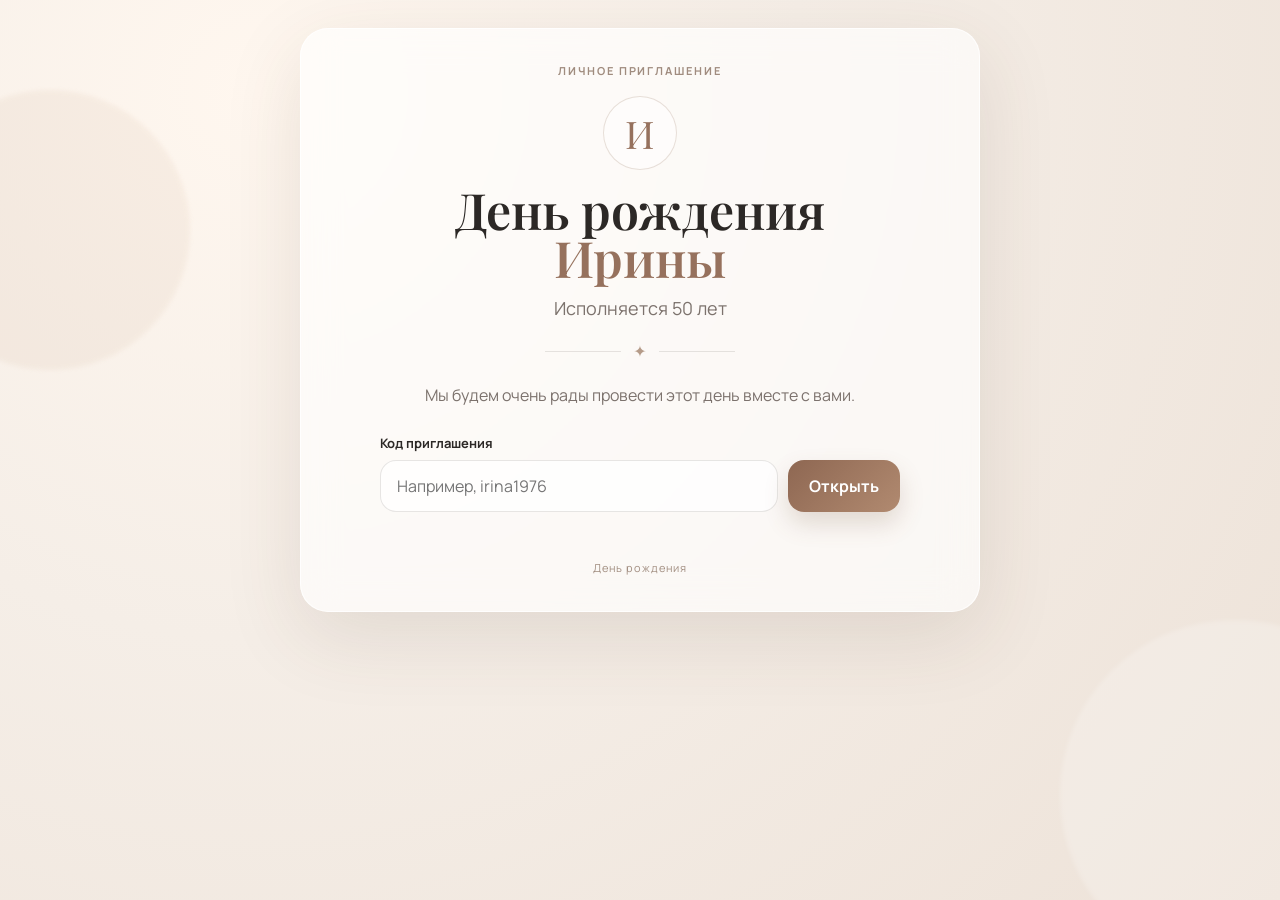
==== index.html @ c65640b2 "Add files via upload" ====
<!doctype html>
<html lang="ru">
<head>
  <meta charset="UTF-8" />
  <meta name="viewport" content="width=device-width, initial-scale=1.0" />
  <meta name="theme-color" content="#f7f0e8" />
  <title>День рождения Ирины — 50 лет</title>
  <link rel="preconnect" href="https://fonts.googleapis.com">
  <link rel="preconnect" href="https://fonts.gstatic.com" crossorigin>
  <link href="https://fonts.googleapis.com/css2?family=Manrope:wght@400;500;600;700&family=Playfair+Display:wght@500;600;700&display=swap" rel="stylesheet">
  <link rel="stylesheet" href="style.css" />
</head>
<body>
  <div class="ambient ambient-a"></div>
  <div class="ambient ambient-b"></div>

  <main class="app-shell">
    <section class="welcome-card glass-card" id="welcomeCard">
      <div class="small-label">ЛИЧНОЕ ПРИГЛАШЕНИЕ</div>
      <div class="monogram">И</div>
      <h1>День рождения<br><span>Ирины</span></h1>
      <p class="subtitle">Исполняется 50 лет</p>
      <div class="divider"><span></span> ✦ <span></span></div>
      <p class="intro">Мы будем очень рады провести этот день вместе с вами.</p>

      <form id="codeForm" class="code-form" novalidate>
        <label for="inviteCode">Код приглашения</label>
        <div class="code-row">
          <input id="inviteCode" type="text" autocomplete="off" inputmode="text" maxlength="24" placeholder="Например, irina1976" />
          <button class="primary-btn" type="submit">Открыть</button>
        </div>
        <div id="codeError" class="field-error" aria-live="polite"></div>
      </form>

      <p class="triple-hint" id="birthdaySecret" role="button" tabindex="0" aria-label="Название приглашения">День рождения</p>
    </section>

    <section class="invite-card glass-card hidden" id="inviteCard" aria-live="polite">
      <div class="invite-topline">
        <div>
          <div class="small-label">ПРИГЛАШЕНИЕ ДЛЯ</div>
          <div class="guest-name" id="guestDisplayName">Гость</div>
        </div>
        <button class="icon-btn" id="changeInvite" type="button" aria-label="Сменить приглашение">↻</button>
      </div>

      <div class="hero-date">
        <div class="date-number">03</div>
        <div>
          <div class="date-month">ОКТЯБРЯ</div>
          <div class="date-year">2026</div>
        </div>
      </div>

      <p class="main-copy"><strong>День рождения Ирины — 50 лет!</strong><br>Отмечаем <b>3 октября</b> в <b>СНТ «ОКТЯБРЬ»</b>,<br>улица Кубанская, 164.</p>

      <div class="notice-card">
        <div class="notice-icon">🧥</div>
        <div>
          <b>Будем на улице</b>
          <p>Поэтому, пожалуйста, возьмите куртки и оденьтесь по погоде.</p>
        </div>
      </div>

      <p class="closing">Очень ждём каждого — пусть этот день получится тёплым, весёлым и по-настоящему семейным ❤️</p>

      <button class="primary-btn big" id="rsvpStart" type="button">Я приду</button>

      <p class="hint">Нажмите «День рождения» три раза, чтобы открыть служебную статистику.</p>
    </section>

    <section class="form-card glass-card hidden" id="rsvpCard">
      <div class="small-label">ОТВЕТ НА ПРИГЛАШЕНИЕ</div>
      <h2>Кто будет с вами?</h2>
      <p class="section-copy">Заполните только тех, кто едет с вами. Отдельно заполнять приглашение для этих людей не нужно.</p>

      <div id="peopleList" class="people-list"></div>
      <button class="secondary-btn add-person" id="addPerson" type="button">＋ Добавить человека</button>

      <div class="family-note">Добавляйте всех, кто с вами едет, если они есть в списке.</div>

      <div class="form-actions">
        <button class="secondary-btn" id="rsvpBack" type="button">Назад</button>
        <button class="primary-btn" id="rsvpSubmit" type="button">Отправить</button>
      </div>
      <div id="submitError" class="field-error center" aria-live="polite"></div>
    </section>
  </main>

  <div class="modal hidden" id="confirmModal" role="dialog" aria-modal="true" aria-labelledby="confirmTitle">
    <div class="modal-backdrop"></div>
    <div class="modal-panel glass-card">
      <div class="modal-icon">✓</div>
      <h3 id="confirmTitle">Всё верно?</h3>
      <p>Проверьте имена и фамилии перед отправкой приглашения.</p>
      <div id="confirmSummary" class="confirm-summary"></div>
      <div class="form-actions">
        <button class="secondary-btn" id="confirmNo" type="button">Изменить</button>
        <button class="primary-btn" id="confirmYes" type="button">Да, отправить</button>
      </div>
    </div>
  </div>

  <div class="modal hidden" id="loadingModal" role="dialog" aria-modal="true" aria-labelledby="loadingTitle">
    <div class="modal-backdrop"></div>
    <div class="modal-panel envelope-panel glass-card">
      <div class="envelope-wrap" id="envelopeWrap">
        <div class="envelope">
          <div class="envelope-flap"></div>
          <div class="envelope-paper">Приглашение</div>
        </div>
      </div>
      <h3 id="loadingTitle">Отправляем приглашение</h3>
      <p id="loadingText">Конверт закрывается и отправляется…</p>
      <div class="progress"><span id="progressBar"></span></div>
    </div>
  </div>

  <div class="modal hidden" id="adminModal" role="dialog" aria-modal="true" aria-labelledby="adminTitle">
    <div class="modal-backdrop"></div>
    <div class="modal-panel glass-card admin-panel">
      <div class="admin-head">
        <div>
          <div class="small-label">СЛУЖЕБНОЕ МЕНЮ</div>
          <h3 id="adminTitle">Гости</h3>
        </div>
        <button class="icon-btn" id="adminClose" type="button">×</button>
      </div>
      <div class="stat-grid">
        <div class="stat"><span>Подтвердили</span><strong id="statPeople">0</strong></div>
        <div class="stat"><span>Приглашений</span><strong id="statInvites">0</strong></div>
        <div class="stat"><span>Всего людей</span><strong id="statTotal">0</strong></div>
      </div>
      <div id="guestTable" class="guest-table"></div>
      <p class="admin-footnote">Код для служебного меню: <b>1976</b>.</p>
    </div>
  </div>

  <script src="app.js"></script>
</body>
</html>
---- style.css ----
:root{--bg:#f5eee7;--ink:#2c2826;--muted:#7c726d;--line:rgba(62,49,42,.12);--accent:#96715d;--accent2:#b28d72;--white:rgba(255,255,255,.64);--shadow:0 24px 80px rgba(86,60,43,.12)}
*{box-sizing:border-box}html,body{margin:0;min-height:100%;font-family:Manrope,system-ui,sans-serif;color:var(--ink)}body{background:radial-gradient(circle at 20% 10%,#fff7ef 0,#f5eee7 42%,#ede2d8 100%);overflow-x:hidden}.ambient{position:fixed;border-radius:999px;filter:blur(2px);opacity:.5;pointer-events:none}.ambient-a{width:280px;height:280px;left:-90px;top:90px;background:rgba(210,180,152,.25)}.ambient-b{width:350px;height:350px;right:-130px;bottom:-70px;background:rgba(255,255,255,.45)}
.app-shell{width:min(680px,calc(100% - 28px));margin:28px auto 48px;position:relative;z-index:1}.glass-card{background:var(--white);border:1px solid rgba(255,255,255,.8);backdrop-filter:blur(18px);-webkit-backdrop-filter:blur(18px);box-shadow:var(--shadow);border-radius:28px}.welcome-card,.invite-card,.form-card{padding:34px 32px}.welcome-card{text-align:center}.small-label{font-size:11px;letter-spacing:.18em;color:#a08c7f;font-weight:700}.monogram{width:74px;height:74px;border-radius:50%;display:grid;place-items:center;margin:18px auto 16px;border:1px solid rgba(150,113,93,.22);font-family:"Playfair Display",serif;font-size:38px;color:var(--accent);background:rgba(255,255,255,.45)}h1,h2,h3{font-family:"Playfair Display",serif;font-weight:600}h1{font-size:50px;line-height:.96;margin:0}h1 span{color:var(--accent)}.subtitle{margin:14px 0 0;font-size:18px;color:var(--muted)}.divider{display:flex;align-items:center;gap:12px;justify-content:center;color:#b59b89;margin:20px 0}.divider span{height:1px;width:76px;background:var(--line)}.intro{max-width:450px;margin:0 auto 25px;color:var(--muted);line-height:1.7}.code-form{text-align:left;max-width:520px;margin:0 auto}.code-form label{display:block;font-size:13px;font-weight:700;margin:0 0 8px}.code-row{display:flex;gap:10px}.code-row input,.person-row input{flex:1;min-width:0;padding:14px 16px;border:1px solid var(--line);background:rgba(255,255,255,.7);border-radius:16px;outline:none;font:inherit;color:var(--ink);transition:.2s}.code-row input:focus,.person-row input:focus{border-color:rgba(150,113,93,.55);box-shadow:0 0 0 4px rgba(150,113,93,.08)}button{font:inherit;cursor:pointer;border:0}.primary-btn,.secondary-btn,.icon-btn{transition:transform .2s ease,box-shadow .2s ease,background .2s ease}.primary-btn{background:linear-gradient(135deg,#8e6752,#b18a70);color:#fff;padding:14px 21px;border-radius:16px;font-weight:700;box-shadow:0 12px 24px rgba(126,88,65,.2)}.primary-btn:hover{transform:translateY(-1px);box-shadow:0 15px 28px rgba(126,88,65,.25)}.secondary-btn{background:rgba(255,255,255,.72);color:var(--ink);padding:13px 18px;border-radius:15px;border:1px solid var(--line);font-weight:700}.secondary-btn:hover{background:rgba(255,255,255,.95)}.icon-btn{width:42px;height:42px;border-radius:13px;background:rgba(255,255,255,.7);border:1px solid var(--line);color:var(--muted);font-size:20px}.triple-hint{display:inline-block;margin:22px 0 0;color:#a18e80;font-size:11px;letter-spacing:.08em;cursor:pointer;user-select:none}.hidden{display:none!important}.invite-topline{display:flex;justify-content:space-between;align-items:flex-start;gap:16px}.guest-name{font-family:"Playfair Display",serif;font-size:28px;margin-top:4px}.hero-date{display:flex;align-items:center;gap:15px;margin:28px 0}.date-number{font-family:"Playfair Display",serif;font-size:78px;line-height:.8;color:var(--accent)}.date-month{font-size:18px;letter-spacing:.14em;font-weight:800}.date-year{color:var(--muted);margin-top:6px}.main-copy{font-size:20px;line-height:1.65;margin:0}.notice-card{display:flex;gap:14px;align-items:flex-start;margin:23px 0;padding:17px;border:1px solid var(--line);border-radius:19px;background:rgba(255,255,255,.47)}.notice-icon{font-size:27px}.notice-card b{font-size:15px}.notice-card p{margin:5px 0 0;color:var(--muted);line-height:1.55;font-size:14px}.closing{color:var(--muted);line-height:1.7}.big{width:100%;font-size:17px;padding:16px;margin-top:8px}.hint{font-size:11px;color:#9b8c84;text-align:center;margin:13px 0 0}.form-card h2{font-size:34px;margin:7px 0}.section-copy{color:var(--muted);line-height:1.65;margin-bottom:22px}.people-list{display:grid;gap:12px}.person-row{display:grid;grid-template-columns:1fr auto;gap:9px;align-items:center}.person-field{display:grid;grid-template-columns:1fr 118px;gap:9px}.person-kind{padding:13px 12px;border:1px solid var(--line);background:rgba(255,255,255,.7);border-radius:16px;outline:none;font:inherit}.remove-person{width:46px;height:46px;border-radius:14px;background:rgba(158,72,55,.08);color:#9e4837;border:1px solid rgba(158,72,55,.15);font-size:20px}.add-person{margin-top:14px}.family-note{margin-top:13px;font-size:12px;line-height:1.5;color:#998980}.form-actions{display:flex;gap:10px;margin-top:24px}.form-actions>*{flex:1}.field-error{min-height:18px;margin-top:8px;font-size:12px;color:#a64236}.center{text-align:center}.modal{position:fixed;inset:0;z-index:10;display:grid;place-items:center;padding:20px}.modal-backdrop{position:absolute;inset:0;background:rgba(46,37,32,.32);backdrop-filter:blur(9px)}.modal-panel{position:relative;width:min(560px,100%);padding:28px}.modal-icon{width:50px;height:50px;border-radius:15px;background:rgba(150,113,93,.12);display:grid;place-items:center;color:var(--accent);font-size:25px}.modal-panel h3{font-size:32px;margin:13px 0 7px}.modal-panel>p{color:var(--muted);line-height:1.55;margin-top:0}.confirm-summary{padding:14px;border:1px solid var(--line);border-radius:16px;background:rgba(255,255,255,.46);max-height:210px;overflow:auto}.summary-item{display:flex;justify-content:space-between;gap:12px;padding:9px 0;border-bottom:1px dashed var(--line)}.summary-item:last-child{border-bottom:0}.envelope-panel{text-align:center}.envelope-wrap{height:170px;display:grid;place-items:center}.envelope{width:200px;height:125px;position:relative;filter:drop-shadow(0 18px 20px rgba(70,50,38,.13));animation:flyAway 1.2s ease-in-out 2.0s forwards}.envelope::before{content:"";position:absolute;inset:0;background:#e5d0bc;border-radius:15px;box-shadow:inset 0 0 0 1px rgba(104,75,56,.08)}.envelope::after{content:"";position:absolute;left:0;right:0;bottom:0;border-left:100px solid transparent;border-right:100px solid transparent;border-bottom:65px solid rgba(194,155,123,.65)}.envelope-flap{position:absolute;left:0;right:0;top:0;height:74px;background:#eedac7;clip-path:polygon(0 0,100% 0,50% 100%);transform-origin:top;z-index:3;animation:closeFlap .9s ease 1s forwards}.envelope-paper{position:absolute;z-index:2;left:14px;right:14px;top:13px;height:78px;background:#fffaf5;border-radius:10px;display:grid;place-items:center;color:#7b6759;font-family:"Playfair Display",serif;transform:translateY(0);animation:paperInto .9s ease 1s forwards}@keyframes closeFlap{to{transform:rotateX(180deg)}}@keyframes paperInto{to{transform:translateY(18px);opacity:.2}}@keyframes flyAway{0%{transform:translateY(0) scale(1);opacity:1}70%{transform:translateY(-6px) scale(.88);opacity:1}100%{transform:translate(0,-28px) scale(.5);opacity:0}}.progress{height:7px;border-radius:99px;background:rgba(90,70,58,.1);overflow:hidden;margin-top:16px}.progress span{display:block;width:0;height:100%;border-radius:99px;background:linear-gradient(90deg,#8e6752,#c8a58c);transition:width .1s linear}.admin-head{display:flex;justify-content:space-between;align-items:flex-start}.stat-grid{display:grid;grid-template-columns:repeat(3,1fr);gap:10px;margin:20px 0}.stat{padding:15px;border:1px solid var(--line);border-radius:16px;background:rgba(255,255,255,.45)}.stat span{display:block;font-size:11px;color:var(--muted)}.stat strong{display:block;font-size:26px;font-family:"Playfair Display",serif;margin-top:4px}.guest-table{max-height:340px;overflow:auto;border-top:1px solid var(--line)}.guest-row{display:flex;justify-content:space-between;gap:15px;padding:12px 0;border-bottom:1px dashed var(--line);font-size:14px}.guest-row small{color:var(--muted)}.admin-footnote{font-size:11px;text-align:center!important;margin-top:15px!important}@media(max-width:560px){.app-shell{width:min(100% - 16px,680px);margin:8px auto 26px}.welcome-card,.invite-card,.form-card{padding:25px 19px;border-radius:22px}h1{font-size:39px}.code-row{flex-direction:column}.code-row .primary-btn{width:100%}.main-copy{font-size:17px}.date-number{font-size:66px}.person-field{grid-template-columns:1fr}.stat-grid{grid-template-columns:1fr 1fr}.stat:last-child{grid-column:span 2}.form-actions{flex-direction:column}.modal-panel{padding:23px}}
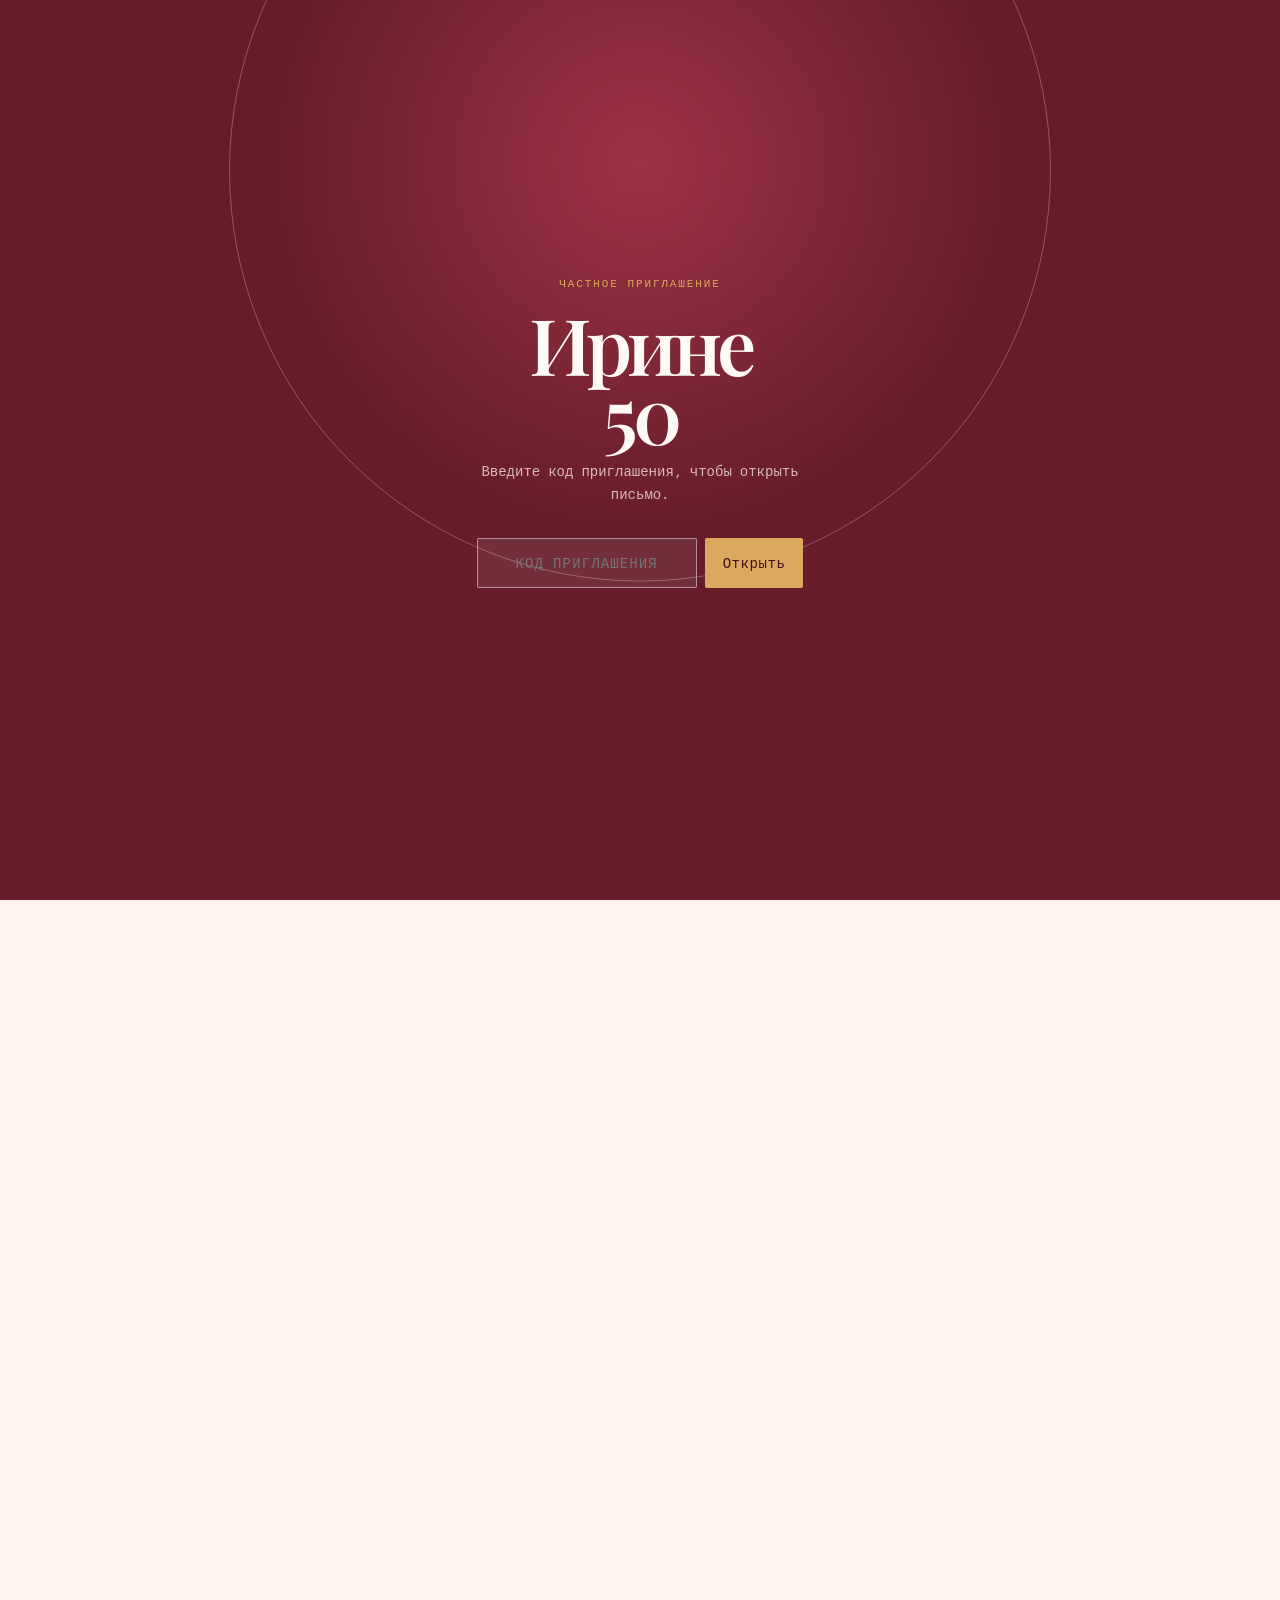
==== commit cc11ea67: "Add files via upload" ====
--- a/index.html
+++ b/index.html
@@ -1,141 +1,63 @@
 <!doctype html>
 <html lang="ru">
 <head>
-  <meta charset="UTF-8" />
-  <meta name="viewport" content="width=device-width, initial-scale=1.0" />
-  <meta name="theme-color" content="#f7f0e8" />
-  <title>День рождения Ирины — 50 лет</title>
-  <link rel="preconnect" href="https://fonts.googleapis.com">
-  <link rel="preconnect" href="https://fonts.gstatic.com" crossorigin>
-  <link href="https://fonts.googleapis.com/css2?family=Manrope:wght@400;500;600;700&family=Playfair+Display:wght@500;600;700&display=swap" rel="stylesheet">
-  <link rel="stylesheet" href="style.css" />
+  <meta charset="UTF-8">
+  <meta name="viewport" content="width=device-width, initial-scale=1.0">
+  <meta name="theme-color" content="#661d29">
+  <title>Ирине 50 | Приглашение</title>
+  <style>
+    @import url('https://fonts.googleapis.com/css2?family=DM+Mono:wght@400;500&family=Playfair+Display:ital,wght@0,500;0,600;0,700;1,500;1,600&display=swap');
+    :root{--pine:#661d29;--dark:#3d1119;--paper:#fff4ed;--cream:#fffaf5;--gold:#d9a95d;--red:#b63d4b;--ink:#4b1821;--line:rgba(102,29,41,.18)}
+    *{box-sizing:border-box} html{scroll-behavior:smooth} body{margin:0;background:var(--paper);color:var(--ink);font-family:"DM Mono",monospace;font-size:14px} button,input{font:inherit} button{cursor:pointer}
+    .entry{position:fixed;inset:0;z-index:20;display:grid;place-items:center;padding:20px;background:radial-gradient(circle at 50% 18%,#9d3345,transparent 38%),var(--pine);color:var(--cream);transition:opacity .55s,visibility .55s}.entry.closed{opacity:0;visibility:hidden;pointer-events:none}.entry:before{content:"";position:absolute;width:min(72vw,820px);aspect-ratio:1;border:1px solid rgba(255,250,240,.28);border-radius:50%;transform:translateY(-34%);animation:halo 9s ease-in-out infinite}
+    .entry-card{position:relative;width:min(440px,100%);text-align:center}.entry-kicker,.eyebrow{color:var(--gold);font-size:11px;letter-spacing:.17em;text-transform:uppercase}.entry h1{margin:20px 0 12px;font:600 clamp(50px,11vw,78px)/.88 "Playfair Display",serif;letter-spacing:-.06em}.entry p{margin:0 auto 32px;max-width:340px;line-height:1.65;color:rgba(255,250,240,.72)}.code-form{display:flex;gap:8px;justify-content:center}.code-form input{min-width:0;width:220px;padding:15px 16px;border:1px solid rgba(255,255,255,.48);border-radius:2px;background:rgba(255,255,255,.08);color:#fff;outline:none;text-align:center;letter-spacing:.08em}.code-form input:focus{border-color:var(--gold)}.button{border:0;border-radius:2px;background:var(--gold);color:var(--dark);padding:15px 18px;font-weight:500;letter-spacing:.04em}.form-error{height:22px;margin:14px 0 0;color:#f6b1a5;font-size:12px}
+    .page{opacity:0;transition:opacity .6s}.page.ready{opacity:1}.hero{min-height:690px;min-height:100svh;position:relative;overflow:hidden;display:flex;align-items:flex-end;padding:52px max(6vw,24px) 8vh;color:var(--cream);background:linear-gradient(90deg,rgba(61,17,25,.96) 0%,rgba(102,29,41,.68) 52%,rgba(61,17,25,.16)),url('c3a34127-eddb-48eb-a9bc-e1e1062a37e2.jpg') center/cover}.hero:after{content:"";position:absolute;inset:0;background:linear-gradient(0deg,rgba(61,17,25,.55),transparent 50%)}.top{position:absolute;z-index:1;top:26px;left:max(6vw,24px);right:max(6vw,24px);display:flex;justify-content:space-between;align-items:center;font-size:11px;letter-spacing:.12em;text-transform:uppercase}.monogram{display:flex;align-items:center;gap:10px}.monogram b{display:grid;place-items:center;width:28px;height:28px;border:1px solid var(--gold);border-radius:50%;font:600 18px "Playfair Display",serif;color:var(--gold)}.hero-content{position:relative;z-index:1;max-width:760px;animation:reveal 1s .15s both}.hero .eyebrow{margin-bottom:22px}.hero h1{margin:0;font:600 clamp(68px,12vw,158px)/.76 "Playfair Display",serif;letter-spacing:-.075em}.hero h1 i{display:block;padding-left:16%;font-weight:500;color:#f4c76c}.hero-copy{max-width:435px;margin:42px 0 0;padding-top:20px;border-top:1px solid rgba(255,255,255,.38);line-height:1.75;color:rgba(255,250,240,.85)}
+    .details{position:relative;margin:-1px auto 0;padding:0 max(6vw,24px) 110px;background:var(--pine);color:var(--cream)}.detail-grid{display:grid;grid-template-columns:repeat(3,1fr);max-width:1180px;margin:auto;border-left:1px solid rgba(255,255,255,.2)}.detail{min-height:190px;padding:36px 28px;border-right:1px solid rgba(255,255,255,.2);border-bottom:1px solid rgba(255,255,255,.2)}.detail span{display:block;margin-bottom:18px;color:var(--gold);font-size:10px;letter-spacing:.14em;text-transform:uppercase}.detail strong{display:block;font:500 clamp(25px,3vw,39px)/1 "Playfair Display",serif;letter-spacing:-.04em}.detail strong#birthdayDate{cursor:pointer}.detail p{margin:12px 0 0;line-height:1.55;color:rgba(255,250,240,.7)}.hint{max-width:600px;margin:50px auto 0;text-align:center;line-height:1.7;color:#e4daca}.hint b{color:#f3c77d}
+    .invite{padding:120px max(6vw,24px);background:var(--paper)}.invite-inner{display:grid;grid-template-columns:.75fr 1.25fr;gap:10vw;max-width:1120px;margin:auto}.invite h2,.rsvp h2{margin:18px 0 0;font:600 clamp(48px,7vw,90px)/.84 "Playfair Display",serif;letter-spacing:-.065em}.invite h2 i{color:var(--red);font-weight:500}.note{max-width:500px;padding:30px 0 0;border-top:1px solid var(--line);font:500 27px/1.15 "Playfair Display",serif}.note p+p{margin-top:28px;font:14px/1.75 "DM Mono",monospace;color:#607067}.postscript{color:var(--red);font-style:italic}
+    .rsvp{padding:115px max(6vw,24px);background:linear-gradient(135deg,#f1d4ca,#f8e5d9)}.rsvp-inner{max-width:800px;margin:auto}.rsvp-top{display:flex;justify-content:space-between;gap:25px;align-items:end}.rsvp-top p{max-width:255px;margin:0;line-height:1.65;color:#735158}.rsvp-button{margin-top:42px;padding:18px 26px;border:1px solid var(--pine);border-radius:2px;background:var(--pine);color:#fffaf0;font-size:12px;letter-spacing:.1em;text-transform:uppercase;transition:transform .25s,background .25s,color .25s;box-shadow:7px 7px 0 #d9a95d}.rsvp-button:hover{background:transparent;color:var(--pine);transform:translate(4px,4px);box-shadow:3px 3px 0 #d9a95d}
+    .guests{display:none;margin-top:64px;padding:28px;border:1px solid var(--line);background:rgba(255,250,240,.45)}.guests.show{display:block}.guest-head{display:flex;align-items:baseline;justify-content:space-between;gap:15px}.guest-head h3{margin:0;font:600 33px "Playfair Display",serif}.guest-count{color:var(--red)}.guest-list{display:grid;grid-template-columns:repeat(3,1fr);gap:8px;margin:24px 0 0;padding:0;list-style:none}.guest-list li{padding:11px;border-bottom:1px solid var(--line);font-size:12px}.guest-list li:before{content:"+";margin-right:8px;color:var(--red)}
+    .modal{position:fixed;z-index:30;inset:0;display:none;place-items:center;padding:18px;background:rgba(23,37,30,.72);backdrop-filter:blur(5px)}.modal.open{display:grid}.dialog{position:relative;width:min(610px,100%);max-height:94svh;overflow:auto;padding:38px;background:var(--cream);box-shadow:0 22px 80px rgba(0,0,0,.3)}.close{position:absolute;right:16px;top:12px;border:0;background:none;color:var(--pine);font-size:28px}.dialog h2{margin:0;font:600 48px/.9 "Playfair Display",serif;letter-spacing:-.06em}.dialog-intro{margin:16px 0 26px;line-height:1.65;color:#617067}.travellers{display:grid;gap:13px}.traveller{position:relative;display:grid;grid-template-columns:1fr 1fr auto;gap:10px;padding:15px;background:#f1e8d8}.traveller input{min-width:0;width:100%;padding:12px;border:1px solid #bfc0af;background:#fffdf7;color:var(--ink);outline-color:var(--gold)}.remove-person{border:0;background:transparent;color:var(--red);font-size:23px}.add-person{margin:16px 0 25px;border:0;background:none;padding:0;color:var(--red);font-weight:500}.submit{width:100%;padding:17px;border:0;background:var(--red);color:#fff;font-size:12px;letter-spacing:.1em;text-transform:uppercase}.form-message{min-height:20px;margin:12px 0 0;color:var(--red);font-size:12px}
+    .confirm{text-align:center}.confirm h2{font-size:50px}.confirm p{margin:20px 0 28px;line-height:1.7}.confirm-actions{display:flex;justify-content:center;gap:10px}.secondary{padding:14px 19px;border:1px solid var(--pine);background:transparent;color:var(--pine)}.envelope-stage{min-height:305px;display:grid;place-items:center;text-align:center;background:radial-gradient(circle at 50% 30%,#fffdf6,#f6ded4)}.envelope{width:220px;height:142px;position:relative;margin:0 auto;background:#b63d4b;box-shadow:0 18px 24px rgba(102,29,41,.28)}.envelope:before,.envelope:after{content:"";position:absolute;width:0;height:0;border-style:solid}.envelope:before{left:0;top:0;border-width:71px 110px 0;border-color:#e67772 transparent transparent}.envelope:after{left:0;bottom:0;border-width:0 110px 71px;border-color:transparent transparent #912c3a}.envelope.sent{animation:fly 1.45s cubic-bezier(.2,.8,.4,1) forwards}.sent-copy{margin-top:28px;font:500 30px/1 "Playfair Display",serif}.sent-copy small{display:block;margin-top:13px;font:12px/1.6 "DM Mono",monospace;color:#7b5860}@keyframes fly{40%{transform:translateY(-25px) rotate(-5deg)}100%{transform:translate(95vw,-85vh) rotate(22deg);opacity:0}}@keyframes reveal{from{opacity:0;transform:translateY(30px)}to{opacity:1;transform:none}}@keyframes halo{50%{transform:translateY(-34%) scale(1.08);opacity:.45}}
+    @media(max-width:700px){.top .top-date{display:none}.hero{min-height:640px}.detail-grid{grid-template-columns:1fr}.detail{min-height:auto;padding:28px 20px}.invite{padding:85px 24px}.invite-inner{display:block}.note{margin-top:54px}.rsvp{padding:85px 24px}.rsvp-top{display:block}.rsvp-top p{margin-top:25px}.guest-list{grid-template-columns:1fr 1fr}.traveller{grid-template-columns:1fr 1fr}.remove-person{grid-column:2;justify-self:end}.code-form{display:block}.code-form input,.code-form .button{width:100%}.code-form .button{margin-top:8px}}
+  </style>
 </head>
 <body>
-  <div class="ambient ambient-a"></div>
-  <div class="ambient ambient-b"></div>
-
-  <main class="app-shell">
-    <section class="welcome-card glass-card" id="welcomeCard">
-      <div class="small-label">ЛИЧНОЕ ПРИГЛАШЕНИЕ</div>
-      <div class="monogram">И</div>
-      <h1>День рождения<br><span>Ирины</span></h1>
-      <p class="subtitle">Исполняется 50 лет</p>
-      <div class="divider"><span></span> ✦ <span></span></div>
-      <p class="intro">Мы будем очень рады провести этот день вместе с вами.</p>
-
-      <form id="codeForm" class="code-form" novalidate>
-        <label for="inviteCode">Код приглашения</label>
-        <div class="code-row">
-          <input id="inviteCode" type="text" autocomplete="off" inputmode="text" maxlength="24" placeholder="Например, irina1976" />
-          <button class="primary-btn" type="submit">Открыть</button>
-        </div>
-        <div id="codeError" class="field-error" aria-live="polite"></div>
-      </form>
-
-      <p class="triple-hint" id="birthdaySecret" role="button" tabindex="0" aria-label="Название приглашения">День рождения</p>
-    </section>
-
-    <section class="invite-card glass-card hidden" id="inviteCard" aria-live="polite">
-      <div class="invite-topline">
-        <div>
-          <div class="small-label">ПРИГЛАШЕНИЕ ДЛЯ</div>
-          <div class="guest-name" id="guestDisplayName">Гость</div>
-        </div>
-        <button class="icon-btn" id="changeInvite" type="button" aria-label="Сменить приглашение">↻</button>
-      </div>
-
-      <div class="hero-date">
-        <div class="date-number">03</div>
-        <div>
-          <div class="date-month">ОКТЯБРЯ</div>
-          <div class="date-year">2026</div>
-        </div>
-      </div>
-
-      <p class="main-copy"><strong>День рождения Ирины — 50 лет!</strong><br>Отмечаем <b>3 октября</b> в <b>СНТ «ОКТЯБРЬ»</b>,<br>улица Кубанская, 164.</p>
-
-      <div class="notice-card">
-        <div class="notice-icon">🧥</div>
-        <div>
-          <b>Будем на улице</b>
-          <p>Поэтому, пожалуйста, возьмите куртки и оденьтесь по погоде.</p>
-        </div>
-      </div>
-
-      <p class="closing">Очень ждём каждого — пусть этот день получится тёплым, весёлым и по-настоящему семейным ❤️</p>
-
-      <button class="primary-btn big" id="rsvpStart" type="button">Я приду</button>
-
-      <p class="hint">Нажмите «День рождения» три раза, чтобы открыть служебную статистику.</p>
-    </section>
-
-    <section class="form-card glass-card hidden" id="rsvpCard">
-      <div class="small-label">ОТВЕТ НА ПРИГЛАШЕНИЕ</div>
-      <h2>Кто будет с вами?</h2>
-      <p class="section-copy">Заполните только тех, кто едет с вами. Отдельно заполнять приглашение для этих людей не нужно.</p>
-
-      <div id="peopleList" class="people-list"></div>
-      <button class="secondary-btn add-person" id="addPerson" type="button">＋ Добавить человека</button>
-
-      <div class="family-note">Добавляйте всех, кто с вами едет, если они есть в списке.</div>
-
-      <div class="form-actions">
-        <button class="secondary-btn" id="rsvpBack" type="button">Назад</button>
-        <button class="primary-btn" id="rsvpSubmit" type="button">Отправить</button>
-      </div>
-      <div id="submitError" class="field-error center" aria-live="polite"></div>
-    </section>
+  <section class="entry" id="entry" aria-label="Вход по коду">
+    <div class="entry-card"><div class="entry-kicker">Частное приглашение</div><h1>Ирине<br>50</h1><p id="entryText">Введите код приглашения, чтобы открыть письмо.</p><form class="code-form" id="entryForm"><input id="entryCode" autocomplete="off" aria-label="Код приглашения" placeholder="КОД ПРИГЛАШЕНИЯ" required><button class="button" type="submit">Открыть</button></form><div class="form-error" id="entryError"></div></div>
+  </section>
+  <main class="page" id="page">
+    <section class="hero"><header class="top"><div class="monogram"><b>И</b><span>Юбилей Ирины</span></div><span class="top-date">03.10.2026 · СНТ «Октябрь»</span></header><div class="hero-content"><div class="eyebrow">Приглашение на праздник</div><h1>Ирине<br><i>50 лет</i></h1><p class="hero-copy">Будем очень рады разделить с вами тёплый осенний день, разговоры, улыбки и самый важный тост.</p></div></section>
+    <section class="details"><div class="detail-grid"><article class="detail"><span>Когда</span><strong id="birthdayDate">3 октября</strong><p>Суббота<br>Собираемся к 15:00</p></article><article class="detail"><span>Где</span><strong>СНТ «Октябрь»</strong><p>Улица Кубанская, 164</p></article><article class="detail"><span>Важно</span><strong>Праздник на улице</strong><p>Пожалуйста, возьмите с собой куртки: вечером может быть прохладно.</p></article></div><p class="hint">Ждём каждого. Нажмите на дату <b>3 раза</b>, чтобы открыть список гостей.</p></section>
+    <section class="invite"><div class="invite-inner"><div><div class="eyebrow">От семьи</div><h2>Будет<br><i>уютно.</i></h2></div><div class="note"><p>Дорогие родные и друзья, в этот день хочется собрать рядом всех, кто дорог Ирине. Приезжайте с хорошим настроением и готовностью обниматься.</p><p class="postscript">До встречи за большим столом!</p></div></div></section>
+    <section class="rsvp" id="rsvp"><div class="rsvp-inner"><div class="rsvp-top"><div><div class="eyebrow">Ответ на приглашение</div><h2>Вы с нами?</h2></div><p>Заполните одну анкету за всех, кто едет вместе с вами.</p></div><button class="rsvp-button" id="openRsvp" type="button">Я приду</button><section class="guests" id="guests"><div class="guest-head"><h3>Список гостей</h3><span class="guest-count" id="guestCount">0 гостей</span></div><ul class="guest-list" id="guestList"></ul></section></div></section>
   </main>
-
-  <div class="modal hidden" id="confirmModal" role="dialog" aria-modal="true" aria-labelledby="confirmTitle">
-    <div class="modal-backdrop"></div>
-    <div class="modal-panel glass-card">
-      <div class="modal-icon">✓</div>
-      <h3 id="confirmTitle">Всё верно?</h3>
-      <p>Проверьте имена и фамилии перед отправкой приглашения.</p>
-      <div id="confirmSummary" class="confirm-summary"></div>
-      <div class="form-actions">
-        <button class="secondary-btn" id="confirmNo" type="button">Изменить</button>
-        <button class="primary-btn" id="confirmYes" type="button">Да, отправить</button>
-      </div>
-    </div>
-  </div>
-
-  <div class="modal hidden" id="loadingModal" role="dialog" aria-modal="true" aria-labelledby="loadingTitle">
-    <div class="modal-backdrop"></div>
-    <div class="modal-panel envelope-panel glass-card">
-      <div class="envelope-wrap" id="envelopeWrap">
-        <div class="envelope">
-          <div class="envelope-flap"></div>
-          <div class="envelope-paper">Приглашение</div>
-        </div>
-      </div>
-      <h3 id="loadingTitle">Отправляем приглашение</h3>
-      <p id="loadingText">Конверт закрывается и отправляется…</p>
-      <div class="progress"><span id="progressBar"></span></div>
-    </div>
-  </div>
-
-  <div class="modal hidden" id="adminModal" role="dialog" aria-modal="true" aria-labelledby="adminTitle">
-    <div class="modal-backdrop"></div>
-    <div class="modal-panel glass-card admin-panel">
-      <div class="admin-head">
-        <div>
-          <div class="small-label">СЛУЖЕБНОЕ МЕНЮ</div>
-          <h3 id="adminTitle">Гости</h3>
-        </div>
-        <button class="icon-btn" id="adminClose" type="button">×</button>
-      </div>
-      <div class="stat-grid">
-        <div class="stat"><span>Подтвердили</span><strong id="statPeople">0</strong></div>
-        <div class="stat"><span>Приглашений</span><strong id="statInvites">0</strong></div>
-        <div class="stat"><span>Всего людей</span><strong id="statTotal">0</strong></div>
-      </div>
-      <div id="guestTable" class="guest-table"></div>
-      <p class="admin-footnote">Код для служебного меню: <b>1976</b>.</p>
-    </div>
-  </div>
-
-  <script src="app.js"></script>
+  <div class="modal" id="rsvpModal" aria-hidden="true"><section class="dialog" id="rsvpDialog"><button class="close" type="button" data-close aria-label="Закрыть">×</button><h2>Кто придёт?</h2><p class="dialog-intro">Добавьте всех, кто едет с вами. Если человек уже есть в списке гостей, ему не нужно заполнять отдельную анкету.</p><form id="rsvpForm"><div class="travellers" id="travellers"></div><button class="add-person" type="button" id="addPerson">+ Добавить человека</button><button class="submit" type="submit">Отправить ответ</button><div class="form-message" id="rsvpMessage"></div></form></section></div>
+  <div class="modal" id="confirmModal" aria-hidden="true"><section class="dialog confirm"><h2>Проверьте ответ</h2><p>Вы точно ввели все данные верно?</p><div class="confirm-actions"><button class="secondary" id="backToForm" type="button">Исправить</button><button class="submit" id="confirmSend" type="button">Да, отправить</button></div></section></div>
+  <div class="modal" id="sentModal" aria-hidden="true"><section class="dialog envelope-stage"><div><div class="envelope" id="envelope"></div><div class="sent-copy">Ваше письмо отправлено!<small>Спасибо, мы будем вас ждать.</small></div></div></section></div>
+  <script>
+    const INVITE_CODE = 'irina1976';
+    const GUEST_PIN = '1976';
+    const GUESTS_URL = 'https://raw.githubusercontent.com/ivansmirnov20151-afk/fuppy/refs/heads/main/gusses';
+    // Set this to the Google Apps Script web-app URL from SETUP.md after deployment.
+    const RSVP_ENDPOINT = 'https://script.google.com/macros/s/AKfycbyyIlCMXgCz6qYwEqzHiewSq50nJ_OUkDzJfsppzVnHx9O3yBA91jfmTIPesuBdeLRLoA/exec';
+    const state = { pending: [], dateClicks: 0, dateTimer: null, remoteGuests: [] };
+    const $ = (selector) => document.querySelector(selector);
+    const $$ = (selector) => document.querySelectorAll(selector);
+    const guests = () => state.remoteGuests;
+    const personTemplate = (person = {}) => `<div class="traveller"><input name="first" value="${person.first || ''}" placeholder="Имя" required><input name="last" value="${person.last || ''}" placeholder="Фамилия"><button class="remove-person" type="button" aria-label="Удалить человека">×</button></div>`;
+    function openModal(id) { const modal = $(id); modal.classList.add('open'); modal.setAttribute('aria-hidden', 'false'); }
+    function closeModal(id) { const modal = $(id); modal.classList.remove('open'); modal.setAttribute('aria-hidden', 'true'); }
+    async function loadGuests() { try { const response = await fetch(`${GUESTS_URL}?v=${Date.now()}`, { cache: 'no-store' }); const text = (await response.text()).trim(); const data = text ? JSON.parse(text) : []; state.remoteGuests = Array.isArray(data) ? data : []; } catch { state.remoteGuests = []; } }
+    function renderGuests() { const list = guests(); $('#guestCount').textContent = `${list.length} ${list.length === 1 ? 'гость' : list.length < 5 ? 'гостя' : 'гостей'}`; $('#guestList').innerHTML = list.length ? list.map(person => `<li>${person.first} ${person.last || ''}</li>`).join('') : '<li>Ответов пока нет</li>'; }
+    $('#entryForm').addEventListener('submit', (event) => { event.preventDefault(); if ($('#entryCode').value.trim().toLowerCase() !== INVITE_CODE) { $('#entryError').textContent = 'Код не найден. Проверьте написание.'; return; } $('#entry').classList.add('closed'); $('#page').classList.add('ready'); });
+    $('#birthdayDate').addEventListener('click', async () => { state.dateClicks++; clearTimeout(state.dateTimer); state.dateTimer = setTimeout(() => state.dateClicks = 0, 900); if (state.dateClicks !== 3) return; const pin = window.prompt('Введите пин-код для просмотра гостей:'); state.dateClicks = 0; if (pin === GUEST_PIN) { await loadGuests(); renderGuests(); $('#guests').classList.add('show'); $('#guests').scrollIntoView({ behavior: 'smooth', block: 'center' }); } else if (pin !== null) window.alert('Неверный пин-код.'); });
+    $('#openRsvp').addEventListener('click', () => { $('#travellers').innerHTML = personTemplate(); $('#rsvpMessage').textContent = ''; openModal('#rsvpModal'); });
+    $('#addPerson').addEventListener('click', () => $('#travellers').insertAdjacentHTML('beforeend', personTemplate()));
+    $('#travellers').addEventListener('click', (event) => { if (event.target.classList.contains('remove-person') && $$('.traveller').length > 1) event.target.closest('.traveller').remove(); });
+    $('#rsvpForm').addEventListener('submit', (event) => { event.preventDefault(); const people = [...document.querySelectorAll('.traveller')].map(row => ({ first: row.querySelector('[name="first"]').value.trim(), last: row.querySelector('[name="last"]').value.trim() })); if (people.some(person => !person.first)) { $('#rsvpMessage').textContent = 'Укажите имя каждого гостя.'; return; } state.pending = people; closeModal('#rsvpModal'); openModal('#confirmModal'); });
+    $('#backToForm').addEventListener('click', () => { closeModal('#confirmModal'); openModal('#rsvpModal'); });
+    $('#confirmSend').addEventListener('click', async () => { const send = $('#confirmSend'); send.disabled = true; send.textContent = 'Отправляем...'; try { if (!RSVP_ENDPOINT) throw new Error('Сервис ответов ещё не подключён.'); await fetch(RSVP_ENDPOINT, { method: 'POST', mode: 'no-cors', headers: { 'Content-Type': 'text/plain;charset=utf-8' }, body: JSON.stringify({ guests: state.pending }) }); state.remoteGuests = [...state.remoteGuests, ...state.pending]; closeModal('#confirmModal'); openModal('#sentModal'); $('#envelope').classList.remove('sent'); void $('#envelope').offsetWidth; $('#envelope').classList.add('sent'); } catch (error) { closeModal('#confirmModal'); openModal('#rsvpModal'); $('#rsvpMessage').textContent = error.message; } finally { send.disabled = false; send.textContent = 'Да, отправить'; } });
+    document.querySelectorAll('[data-close]').forEach(button => button.addEventListener('click', () => closeModal('#rsvpModal')));
+  </script>
 </body>
 </html>
